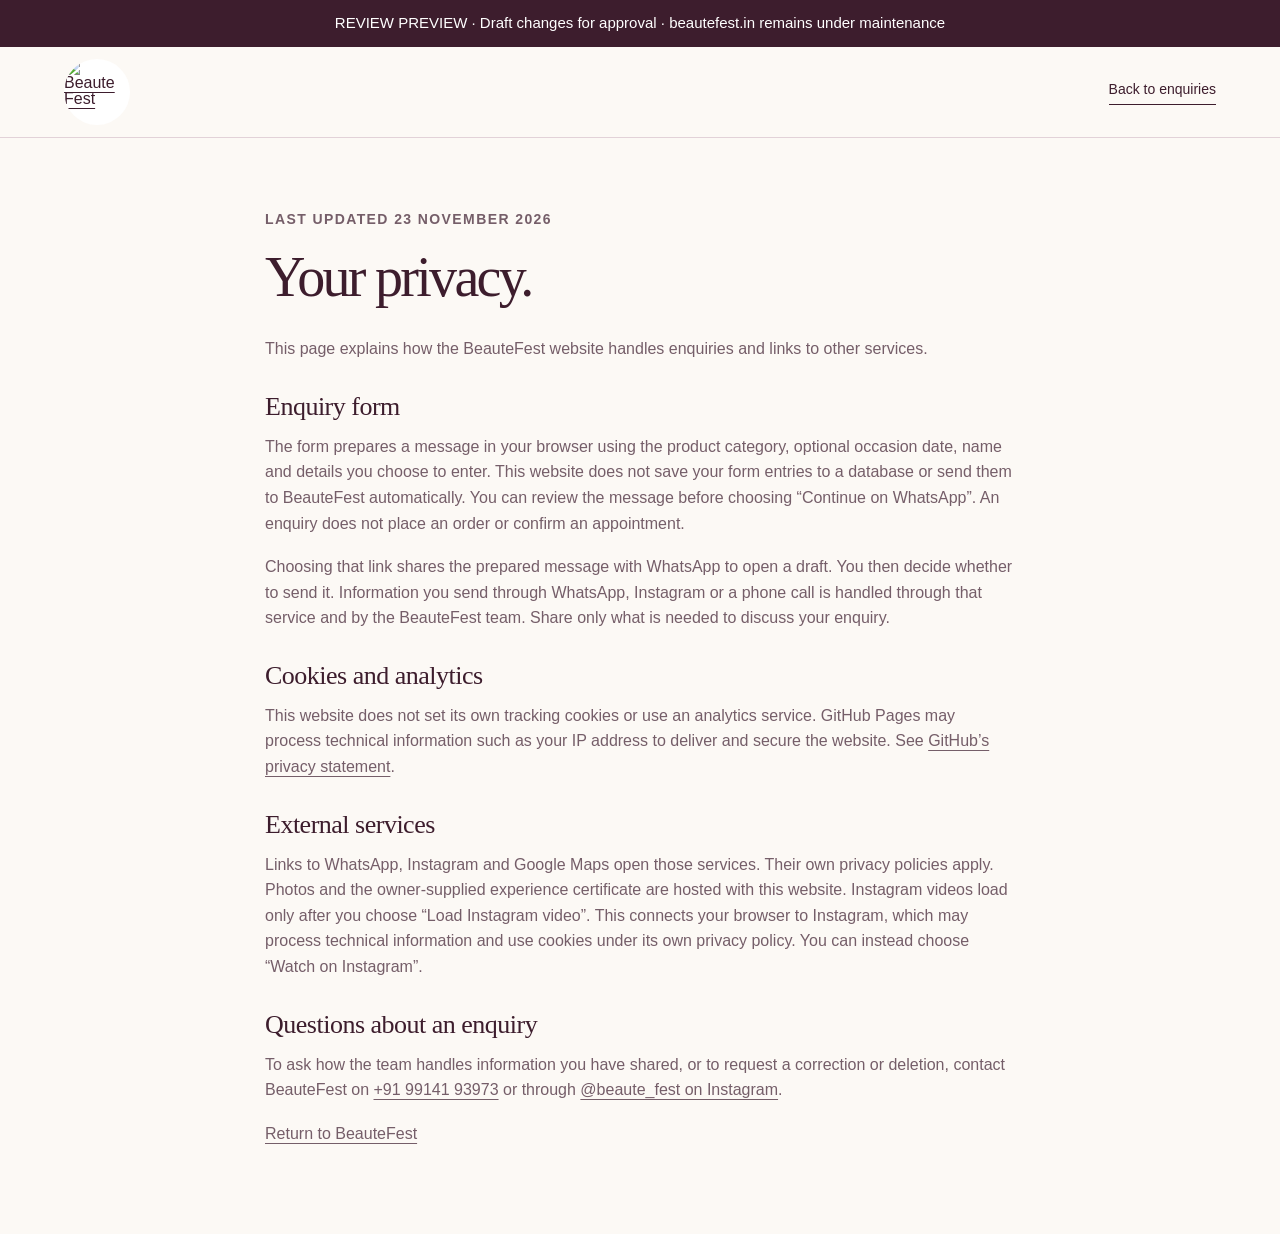
==== privacy/index.html @ 95318d6e "Stage BeauteFest relaunch for review without publishing production" ====
<!doctype html><html lang="en-IN"><head><meta name="robots" content="noindex,nofollow,noarchive"><meta charset="utf-8"><meta name="viewport" content="width=device-width, initial-scale=1"><title>Privacy | BeauteFest</title><meta name="description" content="How BeauteFest website enquiries and external links work."><link rel="canonical" href="https://beautefest.in/privacy/"><link rel="stylesheet" href="../styles.css"><link rel="icon" href="https://raw.githubusercontent.com/anchitsharma15/beautefest/6ca809d77157780846eaf0749ea285a2b4696375/site/favicon.png" type="image/png"></head><body><div style="padding:12px 20px;background:#3d1d2d;color:white;text-align:center;font:15px/1.5 Arial,sans-serif">REVIEW PREVIEW · Draft changes for approval · beautefest.in remains under maintenance</div><header class="header"><a class="brand-logo" href="../" aria-label="BeauteFest home"><img src="https://raw.githubusercontent.com/anchitsharma15/beautefest/6ca809d77157780846eaf0749ea285a2b4696375/site/assets/beautefest-logo.png" alt="Beaute Fest" width="512" height="512"></a><a class="text-link" href="../#enquire">Back to enquiries </a></header><main class="privacy-page"><p class="eyebrow">Last updated 23 November 2026</p><h1>Your privacy.</h1><p>This page explains how the BeauteFest website handles enquiries and links to other services.</p><h2>Enquiry form</h2><p>The form prepares a message in your browser using the product category, optional occasion date, name and details you choose to enter. This website does not save your form entries to a database or send them to BeauteFest automatically. You can review the message before choosing “Continue on WhatsApp”. An enquiry does not place an order or confirm an appointment.</p><p>Choosing that link shares the prepared message with WhatsApp to open a draft. You then decide whether to send it. Information you send through WhatsApp, Instagram or a phone call is handled through that service and by the BeauteFest team. Share only what is needed to discuss your enquiry.</p><h2>Cookies and analytics</h2><p>This website does not set its own tracking cookies or use an analytics service. GitHub Pages may process technical information such as your IP address to deliver and secure the website. See <a href="https://docs.github.com/en/site-policy/privacy-policies/github-general-privacy-statement" target="_blank" rel="noopener noreferrer">GitHub’s privacy statement</a>.</p><h2>External services</h2><p>Links to WhatsApp, Instagram and Google Maps open those services. Their own privacy policies apply. Photos and the owner-supplied experience certificate are hosted with this website. Instagram videos load only after you choose “Load Instagram video”. This connects your browser to Instagram, which may process technical information and use cookies under its own privacy policy. You can instead choose “Watch on Instagram”.</p><h2>Questions about an enquiry</h2><p>To ask how the team handles information you have shared, or to request a correction or deletion, contact BeauteFest on <a href="tel:+919914193973">+91 99141 93973</a> or through <a href="https://www.instagram.com/beaute_fest/" target="_blank" rel="noopener noreferrer">@beaute_fest on Instagram</a>.</p><p><a href="../">Return to BeauteFest </a></p></main></body></html>
---- styles.css ----
:root{--berry:#702c49;--deep:#3d1d2d;--pink:#f8eff2;--blush:#ecd2dc;--cream:#fcf9f5;--muted:#755e69;--line:#e2d2d8}*{box-sizing:border-box}html{scroll-behavior:smooth;scroll-padding-top:100px}body{margin:0;background:var(--cream);color:var(--deep);font:15px/1.6 Arial,Helvetica,sans-serif}a{color:inherit;text-underline-offset:4px}button,input,select,textarea{font:inherit}button{cursor:pointer}button:focus-visible,a:focus-visible,summary:focus-visible{outline:3px solid #b44475;outline-offset:5px}input:focus-visible,select:focus-visible,textarea:focus-visible{outline:2px solid var(--berry);outline-offset:2px}img{display:block;max-width:100%;height:auto}h1,h2,h3,p,figure{margin:0}h1,h2,h3{font-weight:400}h1,h2{font-family:Georgia,'Times New Roman',serif;line-height:1.04;letter-spacing:-2.7px}h1 em,h2 em{font-weight:400}h2{font-size:clamp(36px,4.4vw,66px)}.skip{position:fixed;top:-100px;left:20px;z-index:20;background:white;padding:12px}.skip:focus{top:15px}.announcement{padding:8px 5vw;background:var(--berry);color:white;font-size:11px;text-align:center;letter-spacing:.8px}.announcement span{margin-left:32px;color:#f1d9e3}.header{padding:23px 5vw;display:flex;align-items:center;justify-content:space-between;gap:24px;background:var(--cream);border-bottom:1px solid var(--line);position:sticky;top:0;z-index:10}.wordmark{font-size:31px;font-weight:700;letter-spacing:-1.8px;text-decoration:none;white-space:nowrap;line-height:1}.wordmark span{font-weight:400}.wordmark i{font-style:normal;color:#b1527a}.header nav{display:flex;align-items:center;gap:27px;font-size:12px}.header nav a{text-decoration:none}.header nav a:hover{text-decoration:underline}.nav-enquire{padding:10px 16px;border:1px solid var(--berry);border-radius:30px}.menu-toggle{display:none}.hero{display:grid;grid-template-columns:1.04fr 1fr;min-height:660px;background:var(--pink)}.hero-copy{padding:65px 7vw 30px;display:flex;flex-direction:column;justify-content:center}.eyebrow{text-transform:uppercase;letter-spacing:2.1px;font-size:10px;font-weight:600;margin-bottom:22px}.hero h1{font-size:clamp(54px,6vw,94px);line-height:.99;letter-spacing:-4px}.hero h1 em{color:var(--berry)}.hero-description{max-width:390px;color:var(--muted);line-height:1.8;margin:26px 0}.actions{display:flex;align-items:center;gap:24px;flex-wrap:wrap}.button{display:inline-flex;align-items:center;justify-content:space-between;gap:24px;min-height:48px;padding:15px 24px;border-radius:50px;background:var(--berry);border:1px solid var(--berry);color:white;text-decoration:none;font-size:12px;line-height:1.4}.button:hover{background:#4b1e32}.button.light{background:var(--cream);color:var(--berry);border-color:var(--cream)}.button.light:hover{background:#ecd2dc}.text-link{font-size:12px;font-weight:500;text-decoration:none;border-bottom:1px solid currentColor;padding-bottom:4px}.hero-bottom{display:flex;align-items:center;justify-content:space-between;margin-top:47px;font-size:9px;letter-spacing:1.7px;color:var(--muted)}.hero-bottom>span:last-child{font-size:32px;color:var(--berry)}.hero-image{position:relative;overflow:hidden;min-height:620px}.hero-image>img{width:100%;height:100%;object-fit:cover;object-position:center 27%;position:absolute}.image-note{position:absolute;bottom:24px;left:28px;font-size:10px;letter-spacing:1px;text-transform:uppercase;background:#fff9;padding:7px 11px}.hero-stamp{position:absolute;right:25px;top:26px;border:1px solid #84506699;border-radius:50%;width:111px;height:111px;display:flex;flex-direction:column;justify-content:center;text-align:center;background:#fcf9f5d9;font-size:11px;transform:rotate(13deg);line-height:1.4}.hero-stamp em{font-family:Georgia,serif;font-size:18px}.ticker{background:var(--blush);font-size:10px;letter-spacing:2.6px;text-align:center;padding:17px 10px;white-space:nowrap;overflow:hidden}.ticker span{margin:0 32px;color:var(--berry)}.section{padding:90px 6vw}.section-heading{display:flex;align-items:flex-end;justify-content:space-between;gap:40px;margin-bottom:42px}.section-heading>p{max-width:330px;color:var(--muted);font-size:13px}.service-grid{display:grid;grid-template-columns:repeat(4,minmax(0,1fr));gap:16px}.service-card{position:relative;text-decoration:none;background:#f1e5e9;padding:28px 25px 22px;display:flex;flex-direction:column;border:1px solid transparent;min-height:340px}.service-card:nth-child(2){background:#e8e4ee}.service-card:nth-child(3){background:#f3e5d9}.service-card:nth-child(4){background:#e5eadd}.service-card:hover{border-color:var(--berry)}.service-icon{font-family:Georgia,serif;font-size:38px;line-height:1.2;color:var(--berry)}.service-number{position:absolute;top:31px;right:25px;font-size:10px;color:var(--muted)}.service-card h3{font-family:Georgia,serif;font-size:26px;line-height:1.1;letter-spacing:-.6px;margin:27px 0 16px}.service-card p{font-size:12px;color:var(--muted);line-height:1.8;margin-bottom:30px}.card-action{display:flex;justify-content:space-between;gap:12px;border-top:1px solid #8b697333;padding-top:15px;font-size:10px;margin-top:auto}.bridal-feature{display:grid;grid-template-columns:1.15fr 1fr;background:var(--berry);color:white}.bridal-photo{min-height:550px}.bridal-photo img{width:100%;height:100%;object-fit:cover}.bridal-copy{padding:60px 6vw;align-self:center}.bridal-copy p:not(.eyebrow){color:#ead0dc;font-size:13px;max-width:360px;margin:26px 0}.bridal-copy h2 em{color:#f2cbd9}.filters{display:flex;gap:10px;margin-bottom:28px;flex-wrap:wrap}.filters button{border:1px solid var(--line);border-radius:30px;padding:9px 19px;background:transparent;color:var(--muted);font-size:11px}.filters button.active{background:var(--berry);border-color:var(--berry);color:white}.gallery{display:grid;grid-template-columns:repeat(4,minmax(0,1fr));gap:20px}.gallery-open{border:0;padding:0;position:relative;width:100%;background:#eee;display:block;overflow:hidden}.gallery img{width:100%;height:370px;object-fit:cover;object-position:center;transition:transform .4s}.gallery .bridal{object-position:73% 85%}.gallery-open:hover img{transform:scale(1.025)}.gallery-open>span{position:absolute;bottom:12px;right:12px;background:#fcf9f5eb;border-radius:20px;padding:7px 12px;font-size:10px;color:var(--deep)}figcaption{font-family:Georgia,serif;font-size:21px;padding-top:17px}figcaption>span{display:block;font:9px Arial,sans-serif;letter-spacing:1.5px;text-transform:uppercase;margin-top:6px;color:var(--muted)}.portfolio-footer{display:flex;align-items:center;justify-content:space-between;gap:25px;margin-top:30px}.portfolio-footer p{font-size:10px;color:var(--muted);max-width:480px}.portfolio-footer .text-link{white-space:nowrap}.store-section{display:grid;grid-template-columns:1fr 1fr;background:#efdfd5}.store-image{min-height:600px;overflow:hidden}.store-image img{height:100%;width:100%;object-fit:cover;object-position:center}.store-copy{padding:70px 6vw;align-self:center}.store-copy>p:not(.eyebrow){font-size:13px;color:var(--muted);margin:25px 0}.store-categories{display:flex;flex-wrap:wrap;gap:9px;margin:25px 0 35px}.store-categories span{border:1px solid #cbb5ad;border-radius:30px;padding:7px 14px;font-size:10px}.store-copy p.small-note{font-size:11px;margin-bottom:0}.about{position:relative;display:grid;grid-template-columns:1fr 1fr;gap:30px 100px}.about>.eyebrow{grid-column:1/-1;margin:0}.about h2{font-size:clamp(38px,4.8vw,72px)}.about>div{padding-top:8px;max-width:450px}.about>div p{color:var(--muted);font-size:13px;margin-bottom:23px}.about-star{position:absolute;right:6vw;bottom:38px;font-size:72px;color:#c589a3;line-height:1}.enquiry-section{display:grid;grid-template-columns:1fr 1fr;gap:8vw;background:var(--pink);border-top:1px solid var(--line);border-bottom:1px solid var(--line)}.enquiry-intro>p:not(.eyebrow){max-width:360px;font-size:13px;color:var(--muted);margin:25px 0}.enquiry-steps{margin-top:35px;display:grid;gap:12px}.enquiry-steps p{font-size:11px}.enquiry-steps b{font-size:10px;font-weight:400;color:#9a637b;margin-right:16px}form{padding:32px;background:var(--cream);border:1px solid var(--line);align-self:start}label{font-size:11px;display:block;margin:0 0 10px}label>span{font-size:9px;color:#88717b;float:right}input,select,textarea{display:block;width:100%;padding:13px 12px;border:1px solid var(--line);background:#fffdfb;border-radius:0;color:var(--deep);font-size:12px;min-height:44px;margin-bottom:23px}textarea{resize:vertical}.form-row{display:grid;grid-template-columns:1fr 1fr;gap:18px}form>.button{width:100%}.form-note{font-size:10px;line-height:1.7;color:var(--muted);margin-top:14px}#enquiry-review{border-top:1px solid var(--line);margin-top:24px;padding-top:24px}#enquiry-review h3{font-family:Georgia,serif;font-size:24px}#enquiry-preview{white-space:pre-wrap;overflow-wrap:anywhere;font-size:12px;margin:15px 0}.faq-section{display:grid;grid-template-columns:1fr 1.45fr;gap:8vw}.faq-list details{border-bottom:1px solid var(--line);padding:18px 0}.faq-list details:first-child{border-top:1px solid var(--line)}summary{list-style:none;cursor:pointer;font-size:13px;display:flex;justify-content:space-between;gap:20px}summary::-webkit-details-marker{display:none}summary:after{content:'+';color:var(--berry);font-size:20px;line-height:1}details[open] summary:after{content:'−'}.faq-list p{font-size:12px;line-height:1.8;color:var(--muted);margin:15px 25px 3px 0}.visit-section{display:grid;grid-template-columns:1fr 1fr;background:var(--berry);color:var(--cream);padding:70px 8vw;gap:8vw}.visit-section address{font-style:normal;margin:26px 0;font-size:13px;color:#e5c6d3}.visit-section .text-link{color:white}.visit-side{border-left:1px solid #a96683;padding-left:8vw;display:flex;flex-direction:column;justify-content:center;align-items:flex-start}.visit-flower{font-family:Georgia,serif;font-size:100px;line-height:1;color:#d6a6bb}.visit-side p{font-family:Georgia,serif;font-size:29px;line-height:1.2;margin:20px 0}.visit-side>a{font-size:12px}footer{padding:45px 6vw 27px;background:#f0e6e9}.footer-top{display:flex;align-items:center;justify-content:space-between;gap:20px;padding-bottom:35px}.footer-top>p{font-size:12px;color:var(--muted)}.footer-top>a:last-child{font-size:11px}.footer-bottom{border-top:1px solid var(--line);padding-top:23px;display:flex;justify-content:space-between;gap:20px;font-size:10px;color:var(--muted)}.footer-bottom>div{display:flex;gap:24px}.floating-enquire{position:fixed;right:24px;bottom:22px;z-index:9;padding:13px 20px;border-radius:35px;background:var(--deep);color:white;box-shadow:0 3px 20px #3d1d2d25;text-decoration:none;font-size:11px}dialog{max-width:95vw;max-height:95svh;border:0;padding:25px;background:var(--cream);color:var(--deep)}dialog::backdrop{background:#21101fe8}dialog img{max-height:76svh;max-width:80vw;width:auto;height:auto;object-fit:contain;margin:0 auto}dialog p{font-size:11px;margin-top:15px;max-width:600px}#close-lightbox{display:block;margin:0 0 15px auto;background:transparent;border:1px solid var(--line);padding:8px 15px;color:var(--deep);font-size:11px}.privacy-page{max-width:800px;padding:70px 25px;margin:auto}.privacy-page h1{font-size:56px;margin-bottom:30px}.privacy-page h2{font:26px Georgia,serif;margin:30px 0 12px;letter-spacing:-.5px}.privacy-page p{margin-bottom:18px;color:var(--muted)}[hidden]{display:none!important}
@media(max-width:1100px){.header nav{gap:16px;font-size:11px}.header{padding:22px 4vw}.hero-copy{padding:50px 5vw 26px}.hero,.hero-image{min-height:590px}.service-card{padding:23px 18px}.service-card h3{font-size:23px}.gallery img{height:290px}.store-image{min-height:520px}.store-copy{padding:50px 5vw}.section{padding:70px 5vw}.section-heading{gap:25px}.enquiry-section{gap:5vw}form{padding:24px}.about{gap:25px 60px}}
@media(max-width:800px){.announcement span{display:none}.header{padding:22px 5vw}.menu-toggle{display:block;font-size:12px;background:transparent;border:0;color:var(--berry)}.header nav{display:none;position:absolute;top:100%;left:0;right:0;padding:25px 5vw;background:var(--cream);border-bottom:1px solid var(--line);flex-direction:column;align-items:flex-start;gap:22px}.header nav.open{display:flex}.hero h1{font-size:54px;letter-spacing:-3px}.hero,.hero-image{min-height:530px}.hero-description{font-size:13px}.hero .actions{gap:15px}.hero .text-link{font-size:11px}.hero .button{padding:14px 18px}.service-grid{grid-template-columns:repeat(2,1fr)}.service-card{min-height:300px;padding:25px}.service-card h3{font-size:28px}.section-heading>p{max-width:280px}.bridal-photo{min-height:460px}.bridal-copy{padding:35px 5vw}.bridal-copy h2{font-size:45px}.gallery{grid-template-columns:repeat(2,1fr);gap:28px 18px}.gallery img{height:350px}.store-copy h2{font-size:40px}.about{gap:25px 45px}.enquiry-section{gap:35px}.form-row{grid-template-columns:1fr;gap:0}.enquiry-intro h2{font-size:49px}.faq-section{gap:40px}.visit-section{padding:55px 6vw}.visit-side p{font-size:26px}.footer-top>p{display:none}}
@media(max-width:580px){html{scroll-padding-top:80px}.announcement{font-size:9px;padding:9px 15px}.header{padding:21px 6vw}.wordmark{font-size:29px}.hero{grid-template-columns:1fr}.hero-copy{padding:43px 7vw 20px}.eyebrow{font-size:9px;letter-spacing:1.7px;margin-bottom:20px}.hero h1{font-size:58px;line-height:.98;letter-spacing:-2.6px}.hero-description{font-size:13px;max-width:340px;margin:24px 0}.hero-bottom{margin-top:27px}.hero-image{min-height:440px;height:105vw;max-height:540px}.hero-image>img{object-position:center 25%}.hero-stamp{width:95px;height:95px;right:20px;top:20px}.image-note{left:20px;bottom:20px;font-size:8px}.ticker{padding:14px 5px;font-size:9px;letter-spacing:2px}.ticker span{margin:0 20px}.section{padding:55px 6vw}h2{font-size:42px;letter-spacing:-1.8px}.section-heading{flex-direction:column;align-items:flex-start;gap:22px;margin-bottom:30px}.section-heading>p{max-width:100%;font-size:12px}.service-grid{gap:12px}.service-card{padding:22px 17px 18px;min-height:310px}.service-card h3{font-size:25px;margin:22px 0 14px}.service-card p{font-size:11px;margin-bottom:22px}.service-number{right:17px;top:25px}.service-icon{font-size:31px}.card-action{font-size:9px;gap:5px}.bridal-feature{grid-template-columns:1fr}.bridal-photo{min-height:0;height:75vw}.bridal-copy{padding:45px 7vw}.bridal-copy h2{font-size:51px}.bridal-copy p:not(.eyebrow){font-size:12px}.gallery img{height:245px}.gallery{gap:27px 13px}figcaption{font-size:21px;line-height:1.15}figcaption span{font-size:8px;line-height:1.4}.gallery-open>span{font-size:8px;right:8px;bottom:8px;padding:6px 9px}.filters{gap:7px;margin-bottom:22px}.filters button{font-size:10px;padding:8px 13px}.portfolio-footer{align-items:flex-start;flex-direction:column;gap:17px}.store-section{grid-template-columns:1fr}.store-image{height:105vw;min-height:0;max-height:570px}.store-copy{padding:45px 7vw}.store-copy h2{font-size:44px}.about{grid-template-columns:1fr;gap:25px}.about h2{font-size:47px}.about>div{padding:0}.about>div p{font-size:12px}.about-star{display:none}.enquiry-section{grid-template-columns:1fr;gap:32px}.enquiry-intro h2{font-size:52px}.enquiry-intro>p:not(.eyebrow){max-width:100%;font-size:12px}.enquiry-steps{margin-top:25px}.form-row{grid-template-columns:1fr 1fr;gap:12px}form{padding:22px 18px}input,select,textarea{font-size:16px}label{font-size:10px}label>span{font-size:8px}.faq-section{grid-template-columns:1fr;gap:30px}.faq-section h2{font-size:45px}summary{font-size:12px}.visit-section{grid-template-columns:1fr;padding:50px 7vw;gap:40px}.visit-section h2{font-size:54px}.visit-side{border-left:0;border-top:1px solid #a96683;padding:30px 0 0;display:grid;grid-template-columns:80px 1fr;gap:10px 20px}.visit-flower{font-size:75px;grid-row:1/3}.visit-side p{font-size:24px;margin:0}.visit-side>a{font-size:11px}.footer-top{align-items:flex-start;padding-bottom:27px;gap:20px}.footer-top>a:last-child{font-size:10px;max-width:130px}.footer-bottom{flex-direction:column;gap:15px;padding-bottom:55px}footer{padding:35px 6vw 22px}.floating-enquire{right:15px;bottom:15px;font-size:10px;padding:12px 18px}dialog{padding:15px}dialog img{max-width:85vw}.privacy-page h1{font-size:44px}}
@media(prefers-reduced-motion:reduce){html{scroll-behavior:auto}*,*:before,*:after{transition:none!important;animation:none!important}}

@media(max-width:400px){.form-row{grid-template-columns:1fr;gap:0}}
/* Unpublished retail-first client review. */
.preview-notice{background:#efe5d1;color:#604d29;text-align:center;padding:7px 15px;font-size:10px;letter-spacing:1px}.secondary-nav{color:var(--muted);font-size:10px}.retail-hero{display:grid;grid-template-columns:1.02fr 1fr;background:#f6ebef;min-height:620px}.retail-hero-copy{padding:60px 6vw 25px;align-self:center}.retail-hero h1{font-size:clamp(52px,5.7vw,88px);line-height:1.02;letter-spacing:-3.3px}.retail-hero h1 em{color:var(--berry)}.retail-hero-copy>p:not(.eyebrow){max-width:400px;margin:27px 0;font-size:14px;color:var(--muted);line-height:1.8}.retail-hero-image{position:relative;min-height:620px}.retail-hero-image>img{position:absolute;width:100%;height:100%;object-fit:cover;object-position:center}.retail-image-label{position:absolute;bottom:25px;left:25px;right:25px;background:#fcf9f5ed;padding:14px 18px;font-size:11px;text-align:center;letter-spacing:.4px}.retail-hero-note{display:flex;align-items:center;justify-content:space-between;color:var(--muted);font-size:8px;letter-spacing:1.7px;margin-top:48px}.retail-hero-note>span:last-child{font-size:35px;color:var(--berry)}.product-toolbar{display:flex;justify-content:space-between;gap:25px;align-items:flex-start;margin-bottom:25px}.product-toolbar .filters{margin:0}.search-label{margin:0;max-width:290px;flex:1}.search-label input{border-radius:30px;margin:0;font-size:11px;padding:11px 16px}.sr-only{position:absolute;width:1px;height:1px;padding:0;margin:-1px;overflow:hidden;clip:rect(0,0,0,0);white-space:nowrap;border:0}.product-grid{display:grid;grid-template-columns:repeat(3,minmax(0,1fr));gap:25px}.product-card{background:#f6eff0;border:1px solid var(--line)}.product-card:nth-child(2){background:#f2e7e2}.product-card:nth-child(3){background:#edede5}.product-image{display:block;position:relative;overflow:hidden}.product-image img{width:100%;height:390px;object-fit:cover}.product-image>span{position:absolute;bottom:14px;right:14px;background:#fcf9f5ed;border-radius:30px;padding:8px 13px;font-size:10px}.product-card-copy{padding:28px 24px 30px}.product-card .eyebrow{font-size:9px;margin-bottom:13px}.product-card h3{font:30px/1.1 Georgia,serif;letter-spacing:-.8px}.product-card-copy>p:not(.eyebrow){font-size:12px;color:var(--muted);margin:18px 0}.product-card-copy p.product-tags{font-size:9px;letter-spacing:.5px;border-top:1px solid var(--line);padding-top:18px}.product-card .text-link{font-size:11px}.collection-note{font-size:10px;color:var(--muted);margin-top:24px}.empty-products{background:var(--pink);padding:40px;text-align:center}.empty-products h3{font:30px Georgia,serif}.empty-products p{font-size:13px;margin:15px}.empty-products .text-link{margin:10px;display:inline-block;background:none;color:var(--berry);border:0;border-bottom:1px solid}.skin-feature{display:grid;grid-template-columns:1fr 1fr;background:#e7eadf}.skin-feature-copy{padding:70px 7vw;align-self:center}.skin-feature-copy>p:not(.eyebrow){font-size:13px;color:var(--muted);margin:25px 0;max-width:380px}.skin-feature-image{min-height:650px}.skin-feature-image img{width:100%;height:100%;object-fit:cover}.skin-list{margin:25px 0 30px}.skin-list a{display:flex;justify-content:space-between;border-top:1px solid #b8c2b0;padding:11px 0;text-decoration:none;font:21px Georgia,serif}.skin-list a span{font:10px Arial,sans-serif;align-self:center;color:var(--muted)}.makeup-layout{display:grid;grid-template-columns:1fr 1fr;gap:6vw}.makeup-feature-image img{width:100%;height:620px;object-fit:cover}.makeup-choices{display:grid;align-content:center}.makeup-choices>a{display:block;padding:27px 0;text-decoration:none;border-bottom:1px solid var(--line)}.makeup-choices>a:first-child{border-top:1px solid var(--line)}.makeup-choice-number{font-size:9px;letter-spacing:1.6px;color:var(--muted)}.makeup-choices h3{font:32px/1.1 Georgia,serif;letter-spacing:-.7px;margin:13px 0}.makeup-choices p{font-size:12px;color:var(--muted);margin:12px 0 17px}.retail-store{display:grid;grid-template-columns:1fr 1fr;background:var(--berry);color:white}.retail-store-image{min-height:620px}.retail-store-image img{height:100%;width:100%;object-fit:cover}.retail-store-copy{padding:65px 7vw;align-self:center}.retail-store-copy>p:not(.eyebrow){font-size:13px;color:#eddae2;margin:25px 0;max-width:380px}.retail-store-copy h2 em{color:#edc4d6}.fragrance-section{display:grid;grid-template-columns:1fr 1fr;gap:8vw;align-items:center;background:#efe9e3}.fragrance-section>div{padding:20px 3vw}.fragrance-section p:not(.eyebrow){color:var(--muted);font-size:13px;max-width:350px;margin:25px 0}.fragrance-section img{width:100%;height:500px;object-fit:cover}.services-mini{display:grid;grid-template-columns:330px 1fr;max-width:1200px;margin:65px auto;border:1px solid var(--line);background:var(--pink)}.mini-photo img{width:100%;height:100%;max-height:405px;object-fit:cover;object-position:center 30%}.mini-copy{padding:40px 5vw;align-self:center}.mini-copy .eyebrow{font-size:9px;margin-bottom:15px}.mini-copy h2{font-size:44px}.mini-copy>p:not(.eyebrow){font-size:12px;color:var(--muted);margin:18px 0;max-width:500px}.mini-copy .button{font-size:11px;padding:12px 20px;min-height:44px}.mini-copy p.mini-credit{font-size:9px;margin-bottom:0}.product-section{scroll-margin-top:0}
@media(max-width:1100px){.header nav{gap:15px}.retail-hero-copy{padding:50px 5vw 25px}.retail-hero h1{font-size:52px}.product-image img{height:330px}.product-grid{gap:18px}.product-card-copy{padding:25px 20px}.product-card h3{font-size:27px}.skin-feature-copy{padding:50px 6vw}.skin-feature-image{min-height:590px}.retail-store-copy{padding:45px 6vw}.retail-store-image{min-height:550px}.services-mini{margin:55px 5vw;grid-template-columns:280px 1fr}.mini-copy{padding:35px 4vw}.mini-copy h2{font-size:39px}.mini-copy .actions{gap:15px}.fragrance-section img{height:450px}}
@media(max-width:800px){.retail-hero h1{font-size:51px;letter-spacing:-2px}.retail-hero,.retail-hero-image{min-height:560px}.retail-hero-copy>p:not(.eyebrow){font-size:12px}.retail-hero .actions{gap:18px}.retail-hero .button{padding:13px 18px;font-size:11px}.retail-hero-note{font-size:7px;letter-spacing:1px}.product-toolbar{flex-direction:column;gap:17px}.search-label{max-width:100%;width:100%}.product-image img{height:290px}.product-card-copy{padding:23px 16px}.product-card h3{font-size:25px}.product-card-copy>p:not(.eyebrow){font-size:11px}.skin-feature-copy{padding:40px 5vw}.skin-feature h2{font-size:43px}.skin-feature-image{min-height:570px}.makeup-feature-image img{height:570px}.makeup-choices h3{font-size:28px}.makeup-choices>a{padding:20px 0}.retail-store-copy{padding:40px 5vw}.retail-store-copy h2{font-size:45px}.retail-store-copy>p:not(.eyebrow){font-size:12px}.fragrance-section{gap:5vw}.fragrance-section img{height:410px}.fragrance-section>div{padding:0}.services-mini{grid-template-columns:220px 1fr}.mini-copy h2{font-size:33px}.mini-copy{padding:30px 4vw}.mini-photo img{min-height:360px}.mini-copy .actions{gap:10px}}
@media(max-width:580px){.preview-notice{font-size:8px;padding:7px 10px;letter-spacing:.6px}.retail-hero{grid-template-columns:1fr}.retail-hero-copy{padding:42px 7vw 22px}.retail-hero h1{font-size:46px;letter-spacing:-2px}.retail-hero-copy>p:not(.eyebrow){font-size:13px;line-height:1.8;margin:23px 0}.retail-hero-note{margin-top:28px;font-size:7px}.retail-hero-image{height:110vw;min-height:0;max-height:500px}.retail-image-label{left:18px;right:18px;bottom:18px;padding:12px;font-size:10px}.product-grid{grid-template-columns:1fr;gap:25px}.product-image img{height:95vw;max-height:430px;object-position:center}.product-card-copy{padding:28px 25px}.product-card h3{font-size:32px}.product-card-copy>p:not(.eyebrow){font-size:12px}.product-toolbar .filters{gap:6px}.product-toolbar .filters button{font-size:9px;padding:8px 11px}.search-label input{font-size:16px}.skin-feature{grid-template-columns:1fr}.skin-feature-copy{padding:45px 7vw}.skin-feature h2{font-size:47px}.skin-feature-image{height:105vw;min-height:0;max-height:500px}.skin-feature-copy>p:not(.eyebrow){font-size:12px}.skin-list a{font-size:21px}.makeup-layout{grid-template-columns:1fr;gap:24px}.makeup-feature-image img{height:100vw;max-height:490px}.makeup-choices>a{padding:24px 0}.makeup-choices h3{font-size:30px}.retail-store{grid-template-columns:1fr}.retail-store-image{height:110vw;min-height:0;max-height:500px}.retail-store-copy{padding:45px 7vw}.retail-store-copy h2{font-size:50px}.fragrance-section{grid-template-columns:1fr;gap:30px}.fragrance-section h2{font-size:47px}.fragrance-section img{height:105vw;max-height:480px}.services-mini{grid-template-columns:110px 1fr;margin:40px 6vw}.mini-copy{padding:27px 18px}.mini-copy h2{font-size:28px;letter-spacing:-1px}.mini-copy .eyebrow{font-size:7px;letter-spacing:1px}.mini-copy>p:not(.eyebrow){font-size:10px;margin:16px 0}.mini-photo img{min-height:400px;max-height:100%;object-position:40% center}.mini-copy .actions{align-items:flex-start;flex-direction:column;gap:15px}.mini-copy .button{font-size:9px;padding:11px 12px;min-height:38px}.mini-copy .text-link{font-size:9px}.mini-copy p.mini-credit{font-size:8px}.collection-note{font-size:10px}.retail-hero .text-link{font-size:11px}.retail-hero .button{font-size:11px}.product-section h2{font-size:44px}}

.brand-logo{display:block;flex:none;line-height:1}.brand-logo img{width:66px;height:66px;object-fit:contain;border-radius:50%;background:white}.header{padding-top:12px;padding-bottom:12px}.footer-top .brand-logo img{width:90px;height:90px}@media(max-width:580px){.brand-logo img{width:55px;height:55px}.header{padding-top:12px;padding-bottom:12px}.footer-top .brand-logo img{width:75px;height:75px}}
/* Relaunch: dedicated services and readable type, retaining BeauteFest artwork. */
body{font-size:16px}.announcement{font-size:14px}.eyebrow{font-size:14px!important;letter-spacing:1.4px}.button,.text-link,.header nav a,.filters button,.form-note,.collection-note,.product-tags,.mini-credit,.footer-bottom,.retail-image-label{font-size:14px!important}.product-card-copy>p:not(.eyebrow),.retail-hero-copy>p:not(.eyebrow),.skin-feature-copy>p:not(.eyebrow),.makeup-choices p,.retail-store-copy>p:not(.eyebrow),.fragrance-section p:not(.eyebrow),.mini-copy>p:not(.eyebrow){font-size:16px}.product-card-copy .eyebrow{font-size:14px}.header nav{gap:18px;flex-wrap:wrap;justify-content:flex-end}.button{min-height:48px}.search-label input{font-size:16px}.filters button{min-height:44px}.retail-hero-note,.makeup-choice-number{font-size:14px}.retail-hero-note{flex-wrap:wrap}.service-strip{font-size:14px}.collection-note{line-height:1.7}.mini-copy{padding:38px}.mini-copy h2{font-size:42px}.services-mini{grid-template-columns:minmax(220px,1fr) 2fr}.mini-photo img{max-height:none}.makeup-hero{display:grid;grid-template-columns:1.1fr 1fr;background:var(--pink);align-items:center}.makeup-hero>div{padding:70px 6vw}.makeup-hero h1{font-size:clamp(48px,5.7vw,86px)}.makeup-hero p:not(.eyebrow){max-width:530px;margin:28px 0;color:var(--muted)}.makeup-hero figure img{width:100%;height:640px;object-fit:cover;object-position:center 30%}.makeup-hero figcaption{padding:12px 20px;font-size:14px}.occasion-grid,.finish-grid,.reel-grid{display:grid;grid-template-columns:repeat(3,minmax(0,1fr));gap:24px}.occasion-card{background:white;border-top:3px solid var(--berry);padding:32px 25px;scroll-margin-top:150px}.occasion-card h3,.finish-grid h3,.reel-card h3{font:30px/1.2 Georgia,serif;letter-spacing:-.5px;margin:12px 0 20px}.occasion-card>p{color:var(--muted)}.occasion-card ul{list-style:none;padding:0;margin:30px 0 18px}.occasion-card li{border-top:1px solid var(--line);padding:16px 0;display:flex;justify-content:space-between;gap:14px;align-items:center}.occasion-card li a{font-size:14px;color:var(--berry)}.package-note,.embed-note{font-size:14px;color:var(--muted);line-height:1.6}.finish-guide{background:var(--pink)}.finish-grid article{padding-right:22px}.artist-section{display:grid;grid-template-columns:1fr 1.1fr;gap:6vw;align-items:center}.artist-section>div>p:not(.eyebrow){margin:25px 0;color:var(--muted)}.experience-note{margin:28px 0;padding:24px 0;border-top:1px solid var(--line);border-bottom:1px solid var(--line)}.experience-note h3{font:26px Georgia,serif;margin-bottom:14px}.experience-note .embed-note{margin-top:10px}.certificate img{width:100%;border:1px solid var(--line)}.certificate figcaption{font-size:14px;margin-top:14px;color:var(--muted)}.reel-section{background:#fff}.reel-card{min-width:0}.reel-player{min-height:480px;background:var(--pink);padding:30px;display:flex;flex-direction:column;justify-content:center;align-items:flex-start;border:1px solid var(--line);margin-bottom:20px}.reel-player .button{margin:25px 0 16px}.reel-player:has(iframe){padding:0;display:block;background:white}.reel-player iframe{width:100%;height:520px;border:0;display:block}.reel-card>.embed-note{margin-top:12px}#makeup-form label{display:block;margin:16px 0 8px}#makeup-form select,#makeup-form input,#makeup-form textarea{width:100%;font-size:16px;padding:14px;border:1px solid var(--line);background:white;color:var(--deep);border-radius:0}#makeup-form select,.sort-label select{appearance:none;background-image:url("data:image/svg+xml,%3Csvg xmlns='http://www.w3.org/2000/svg' width='16' height='16' viewBox='0 0 16 16'%3E%3Cpath d='m4 6 4 4 4-4' fill='none' stroke='%23702c49' stroke-width='1.5'/%3E%3C/svg%3E");background-repeat:no-repeat;background-position:right 14px center;padding-right:40px}#makeup-form .button{margin-top:22px}#makeup-preview{white-space:pre-wrap;padding:20px 0}#makeup-review{margin-top:25px;border-top:1px solid var(--line);padding-top:25px}.header a[aria-current=page]{color:var(--berry);text-decoration:underline;text-underline-offset:6px}[hidden]{display:none!important}
@media(max-width:1000px){.occasion-grid,.reel-grid{gap:16px}.occasion-card{padding:25px 18px}.makeup-hero figure img{height:580px}.makeup-hero>div{padding:48px 5vw}.header nav{gap:12px}.reel-player{padding:22px}.reel-player h3{font-size:27px}.artist-section{grid-template-columns:1fr;gap:35px}.certificate{max-width:850px}}
@media(max-width:760px){.makeup-hero{grid-template-columns:1fr}.makeup-hero figure img{height:115vw;max-height:650px}.makeup-hero>div{padding:48px 7vw}.occasion-grid,.finish-grid,.reel-grid{grid-template-columns:1fr}.reel-player{min-height:360px}.reel-player iframe{height:560px}.finish-grid{gap:25px}.occasion-card h3{font-size:32px}.artist-section h2{font-size:44px}.announcement span{display:block;margin:0}.services-mini{grid-template-columns:1fr}.mini-photo img{height:85vw;max-height:500px;min-height:0}.mini-copy{padding:30px 25px}.mini-copy .actions{flex-direction:row;flex-wrap:wrap}.header nav a{padding:8px 0}.mini-copy .eyebrow{line-height:1.6}.retail-hero-copy>p:not(.eyebrow){font-size:16px}.product-card-copy>p:not(.eyebrow){font-size:16px}.product-tags{line-height:1.8}.retail-hero .actions{flex-wrap:wrap}.retail-hero-note{font-size:14px;line-height:1.6}.retail-hero{min-height:0}.product-toolbar .filters button{font-size:14px}.reel-card{max-width:600px;width:100%;margin:auto}}
@media(prefers-reduced-motion:reduce){html{scroll-behavior:auto}*{animation:none!important;transition:none!important}}
@media(max-width:1100px){.reel-grid{grid-template-columns:1fr}.reel-card{max-width:540px;width:100%;margin:0 auto}.reel-player{min-height:350px}.reel-player iframe{height:620px}}
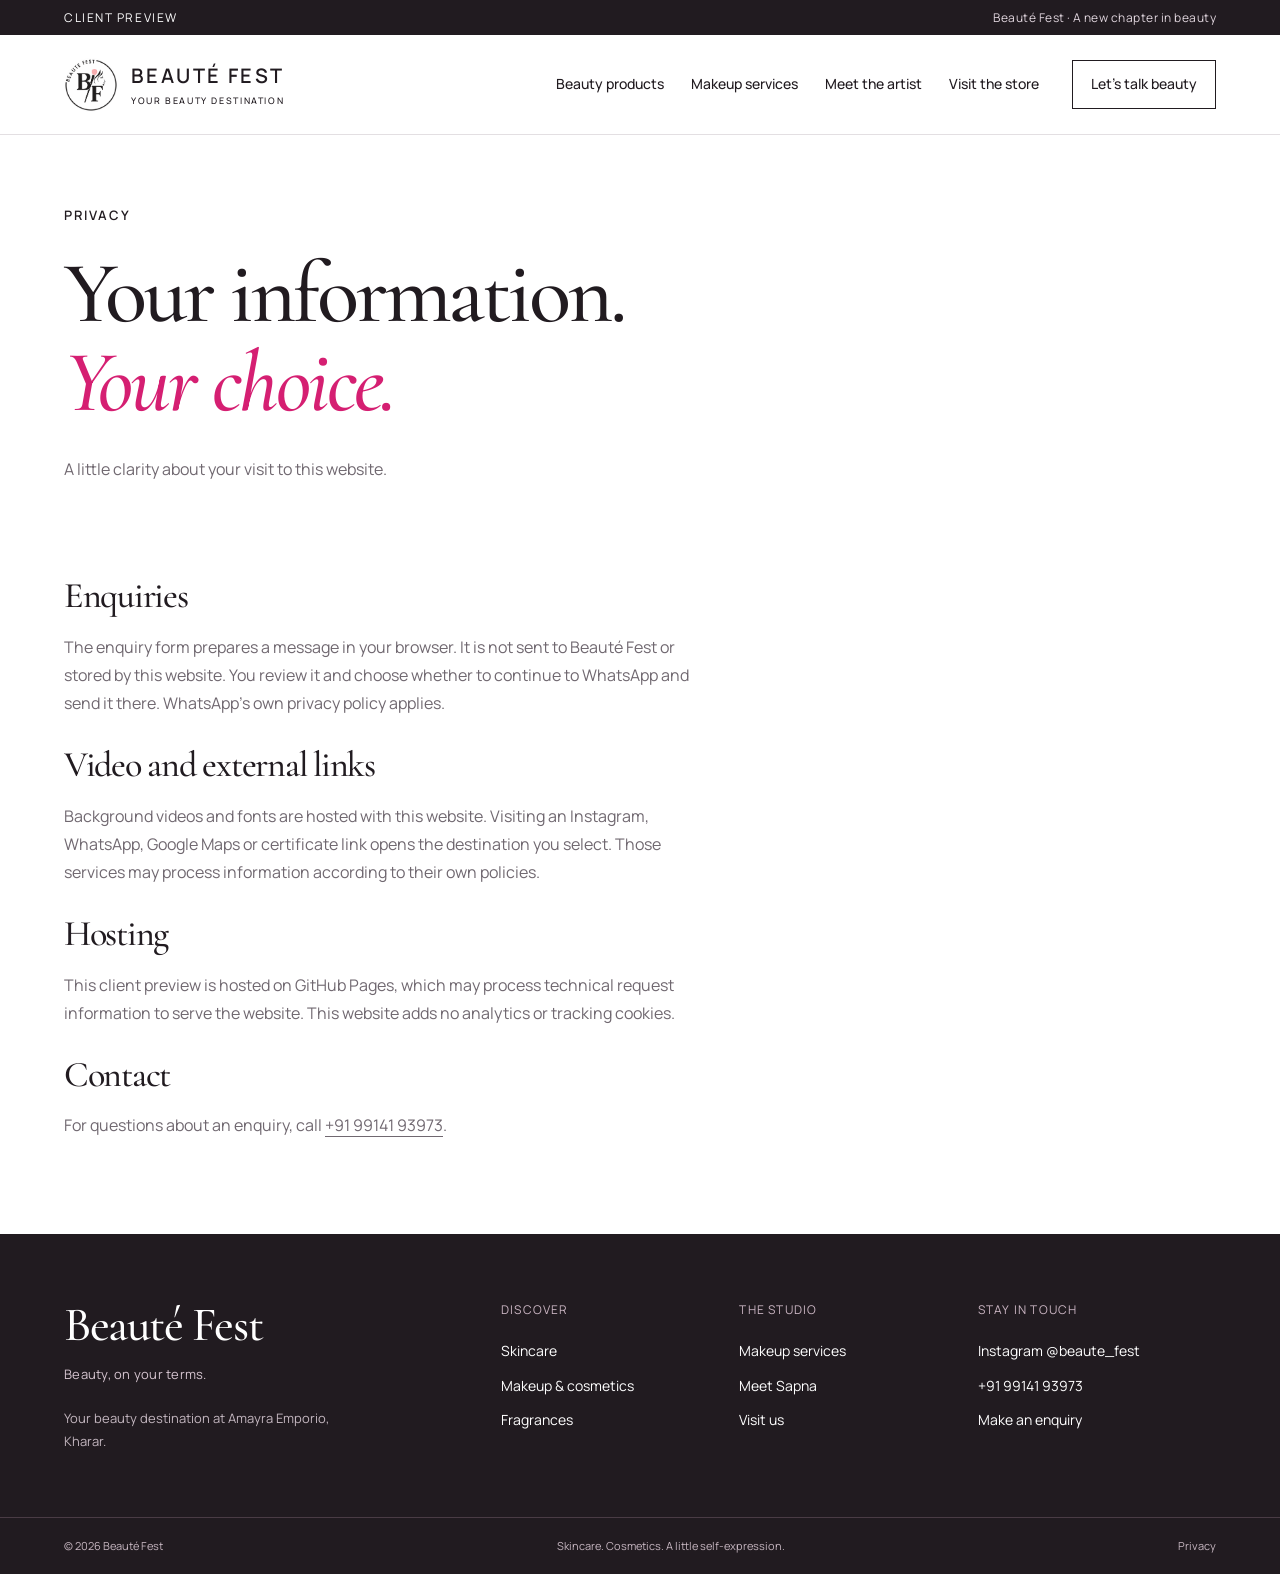
==== commit eb1a6786: "Redesign client preview with editorial styling, contextual Reel backgrounds and dedicated pages" ====
--- a/privacy/index.html
+++ b/privacy/index.html
@@ -1 +1 @@
-<!doctype html><html lang="en-IN"><head><meta name="robots" content="noindex,nofollow,noarchive"><meta charset="utf-8"><meta name="viewport" content="width=device-width, initial-scale=1"><title>Privacy | BeauteFest</title><meta name="description" content="How BeauteFest website enquiries and external links work."><link rel="canonical" href="https://beautefest.in/privacy/"><link rel="stylesheet" href="../styles.css"><link rel="icon" href="https://raw.githubusercontent.com/anchitsharma15/beautefest/6ca809d77157780846eaf0749ea285a2b4696375/site/favicon.png" type="image/png"></head><body><div style="padding:12px 20px;background:#3d1d2d;color:white;text-align:center;font:15px/1.5 Arial,sans-serif">REVIEW PREVIEW · Draft changes for approval · beautefest.in remains under maintenance</div><header class="header"><a class="brand-logo" href="../" aria-label="BeauteFest home"><img src="https://raw.githubusercontent.com/anchitsharma15/beautefest/6ca809d77157780846eaf0749ea285a2b4696375/site/assets/beautefest-logo.png" alt="Beaute Fest" width="512" height="512"></a><a class="text-link" href="../#enquire">Back to enquiries </a></header><main class="privacy-page"><p class="eyebrow">Last updated 23 November 2026</p><h1>Your privacy.</h1><p>This page explains how the BeauteFest website handles enquiries and links to other services.</p><h2>Enquiry form</h2><p>The form prepares a message in your browser using the product category, optional occasion date, name and details you choose to enter. This website does not save your form entries to a database or send them to BeauteFest automatically. You can review the message before choosing “Continue on WhatsApp”. An enquiry does not place an order or confirm an appointment.</p><p>Choosing that link shares the prepared message with WhatsApp to open a draft. You then decide whether to send it. Information you send through WhatsApp, Instagram or a phone call is handled through that service and by the BeauteFest team. Share only what is needed to discuss your enquiry.</p><h2>Cookies and analytics</h2><p>This website does not set its own tracking cookies or use an analytics service. GitHub Pages may process technical information such as your IP address to deliver and secure the website. See <a href="https://docs.github.com/en/site-policy/privacy-policies/github-general-privacy-statement" target="_blank" rel="noopener noreferrer">GitHub’s privacy statement</a>.</p><h2>External services</h2><p>Links to WhatsApp, Instagram and Google Maps open those services. Their own privacy policies apply. Photos and the owner-supplied experience certificate are hosted with this website. Instagram videos load only after you choose “Load Instagram video”. This connects your browser to Instagram, which may process technical information and use cookies under its own privacy policy. You can instead choose “Watch on Instagram”.</p><h2>Questions about an enquiry</h2><p>To ask how the team handles information you have shared, or to request a correction or deletion, contact BeauteFest on <a href="tel:+919914193973">+91 99141 93973</a> or through <a href="https://www.instagram.com/beaute_fest/" target="_blank" rel="noopener noreferrer">@beaute_fest on Instagram</a>.</p><p><a href="../">Return to BeauteFest </a></p></main></body></html>
+<!doctype html><html lang="en"><head><meta charset="utf-8"><meta name="robots" content="noindex"><meta http-equiv="refresh" content="0;url=../privacy.html"><title>Privacy | Beauté Fest</title></head><body><a href="../privacy.html">Read privacy information</a></body></html>
